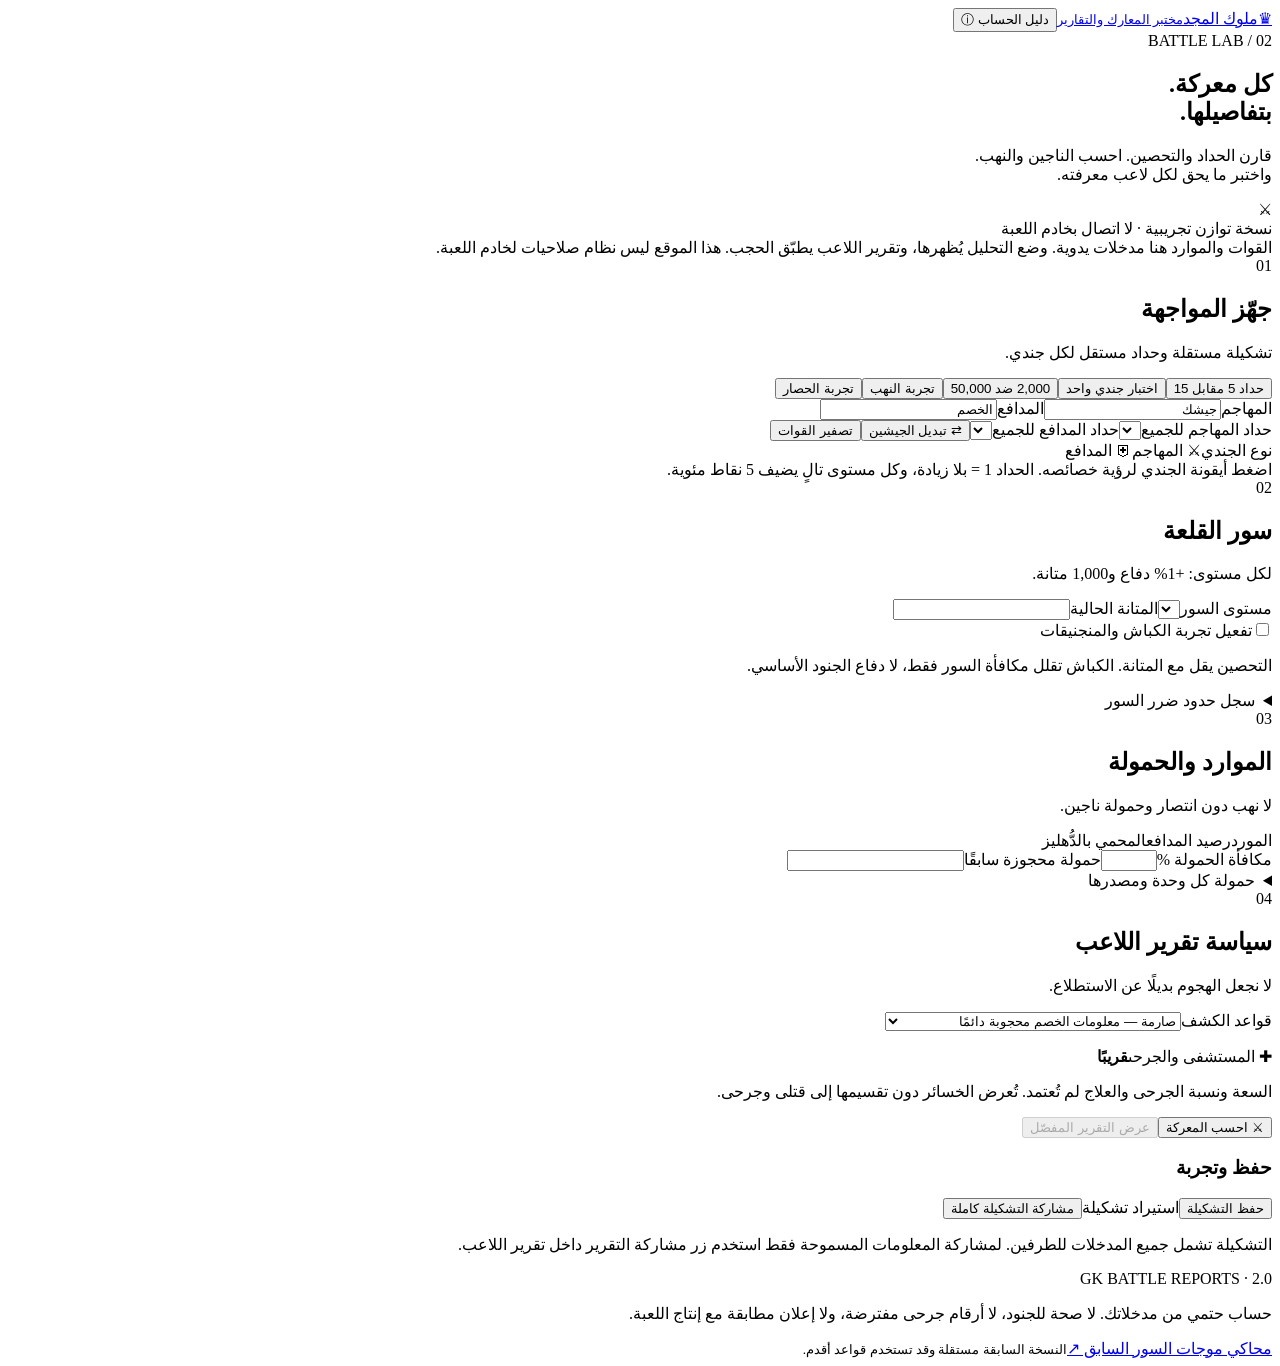
==== battle-simulator/index.html @ 3ebb53a7 "feat(simulator): Arabic battle workspace and report panels" ====
<!doctype html>
<html lang="ar" dir="rtl">
<head>
<meta charset="utf-8"><meta name="viewport" content="width=device-width,initial-scale=1,viewport-fit=cover"><meta name="theme-color" content="#101924"><meta name="referrer" content="no-referrer"><meta http-equiv="Content-Security-Policy" content="default-src 'self'; script-src 'self'; style-src 'self' 'unsafe-inline'; img-src 'self' data:; connect-src 'none'; object-src 'none'; base-uri 'none'; form-action 'none'"><meta name="description" content="محاكي ملوك المجد: تفاصيل المعركة والحداد والسور وحمولة الناجين والنهب وحوكمة المعلومات.">
<title>ملوك المجد | محاكي المعارك والتقارير</title><link rel="stylesheet" href="style.css">
</head>
<body>
<header class="topbar"><a class="brand" href="./"><span class="crest">♛</span><span>ملوك المجد<small>مختبر المعارك والتقارير</small></span></a><button id="guideBtn" class="quiet">دليل الحساب ⓘ</button></header>
<main>
<section class="intro"><div class="eyebrow">BATTLE LAB / 02</div><h1>كل معركة.<br><span>بتفاصيلها.</span></h1><p>قارن الحداد والتحصين. احسب الناجين والنهب.<br>واختبر ما يحق لكل لاعب معرفته.</p><div class="intro-emblem" aria-hidden="true">⚔</div><span class="pill">نسخة توازن تجريبية · لا اتصال بخادم اللعبة</span></section>
<div class="notice">القوات والموارد هنا مدخلات يدوية. وضع التحليل يُظهرها، وتقرير اللاعب يطبّق الحجب. هذا الموقع ليس نظام صلاحيات لخادم اللعبة.</div>
<section id="sharedPanel" class="panel" hidden><h2>تقرير محاكي مشترك</h2><p>عرض ثابت للحقول التي شاركها صاحب التقرير فقط. لا توجد تشكيلات مخفية قابلة للاسترجاع من هذا التقرير.</p><button id="openShared" class="primary">فتح التقرير</button><a class="quiet" href="./">إنشاء محاكاة جديدة</a></section>
<div id="workspace">
<section class="panel scenario-tools"><div class="section-title"><span class="step">01</span><div><h2>جهّز المواجهة</h2><p>تشكيلة مستقلة وحداد مستقل لكل جندي.</p></div></div><div class="presets"><button data-example="forge">حداد 5 مقابل 15</button><button data-example="probe">اختبار جندي واحد</button><button data-example="small">2,000 ضد 50,000</button><button data-example="loot">تجربة النهب</button><button data-example="siege">تجربة الحصار</button></div><div class="names"><label class="att">المهاجم<input id="attackerName" maxlength="60" value="جيشك"></label><label class="def">المدافع<input id="defenderName" maxlength="60" value="الخصم"></label></div><div class="bulk"><label>حداد المهاجم للجميع<select id="forgeA" aria-label="حداد المهاجم للجميع"></select></label><label>حداد المدافع للجميع<select id="forgeD" aria-label="حداد المدافع للجميع"></select></label><button id="swap" class="quiet">⇄ تبديل الجيشين</button><button id="clear" class="quiet">تصفير القوات</button></div><div class="army-header"><span>نوع الجندي</span><span class="att">⚔ المهاجم</span><span class="def">⛨ المدافع</span></div><div id="armyRows"></div><div class="mini-help">اضغط أيقونة الجندي لرؤية خصائصه. الحداد 1 = بلا زيادة، وكل مستوى تالٍ يضيف 5 نقاط مئوية.</div></section>
<div class="settings-grid">
<section class="panel"><div class="section-title"><span class="step">02</span><div><h2>سور القلعة</h2><p>لكل مستوى: +1% دفاع و1,000 متانة.</p></div></div><div class="field-grid"><label>مستوى السور<select id="wallLevel"></select></label><label>المتانة الحالية<input id="wallHp" type="number" inputmode="numeric" min="0" step="1"></label></div><div id="wallSummary" class="wall-summary"></div><label class="switch"><input id="siege" type="checkbox">تفعيل تجربة الكباش والمنجنيقات</label><p class="mini-help">التحصين يقل مع المتانة. الكباش تقلل مكافأة السور فقط، لا دفاع الجنود الأساسي.</p><details><summary>سجل حدود ضرر السور</summary><p>لقطة قبل هذه الهجمة من نافذتين متحركتين، لكل مهاجمي القلعة مجتمعين.</p><div class="field-grid"><label>المباشر خلال 60 ثانية<input id="usedDirect" type="number" min="0" step="1" inputmode="numeric"></label><label>كل الضرر خلال 60 دقيقة<input id="usedHour" type="number" min="0" step="1" inputmode="numeric"></label></div><p>السقف: 10% مباشر / دقيقة، و25% مباشر وحريق / ساعة. تجربة توازن وليست سياسة إنتاج مثبتة.</p></details></section>
<section class="panel"><div class="section-title"><span class="step">03</span><div><h2>الموارد والحمولة</h2><p>لا نهب دون انتصار وحمولة ناجين.</p></div></div><div class="resource-header"><span>المورد</span><span>رصيد المدافع</span><span>المحمي بالدُّهليز</span></div><div id="resourceRows"></div><div class="field-grid"><label>مكافأة الحمولة %<input id="cargoBonus" type="number" min="0" max="200" step="1" inputmode="numeric"></label><label>حمولة محجوزة سابقًا<input id="cargoOccupied" type="number" min="0" step="1" inputmode="numeric"></label></div><details id="cargoDetails"><summary>حمولة كل وحدة ومصدرها</summary><p class="warning">قيم المثال ليست كتالوج حمولة معتمدًا للعبة. عدّلها من مصدرك قبل اعتماد النتائج. ترك قيمة فارغة يمنع تأكيد حسبة النهب.</p><div id="cargoRows" class="cargo-grid"></div><div class="toolbar"><button id="clearCarry">مسح الحمولات</button><button id="demoCarry">تحميل حمولات المثال</button></div><p>الحداد يزيد القتال، ولا يزيد الحمولة. وحدات الحصار بلا حمولة في المثال.</p></details></section>
</div>
<section class="panel"><div class="section-title"><span class="step">04</span><div><h2>سياسة تقرير اللاعب</h2><p>لا نجعل الهجوم بديلًا عن الاستطلاع.</p></div></div><label>قواعد الكشف<select id="policy"><option value="strict">صارمة — معلومات الخصم محجوبة دائمًا</option><option value="limited">تجريبية — تقدير حجم واسع بعد اشتباك مؤهل فقط</option></select></label><p id="policyHelp" class="mini-help"></p><div class="coming"><span>✚ المستشفى والجرحى</span><b>قريبًا</b><p>السعة ونسبة الجرحى والعلاج لم تُعتمد. تُعرض الخسائر دون تقسيمها إلى قتلى وجرحى.</p></div></section>
<div id="error" class="error" role="alert" hidden></div>
<section id="resultCard" class="panel result-card" hidden aria-live="polite"></section>
<div class="sticky-action"><button id="calculate" class="primary">⚔ احسب المعركة</button><button id="reportBtn" disabled>عرض التقرير المفصّل</button></div>
<section class="panel"><h3>حفظ وتجربة</h3><div class="toolbar"><button id="exportScenario">حفظ التشكيلة</button><label class="button-like">استيراد تشكيلة<input id="importScenario" type="file" accept=".json,application/json" hidden></label><button id="shareScenario">مشاركة التشكيلة كاملة</button></div><p class="mini-help">التشكيلة تشمل جميع المدخلات للطرفين. لمشاركة المعلومات المسموحة فقط استخدم زر مشاركة التقرير داخل تقرير اللاعب.</p><input id="shareOutput" aria-label="الرابط الجاهز للنسخ" readonly hidden></section>
</div>
<footer><span>GK BATTLE REPORTS · 2.0</span><p>حساب حتمي من مدخلاتك. لا صحة للجنود، لا أرقام جرحى مفترضة، ولا إعلان مطابقة مع إنتاج اللعبة.</p><a href="https://glorykings-wall-simulator.onrender.com" target="_blank" rel="noopener noreferrer">محاكي موجات السور السابق ↗</a><small>النسخة السابقة مستقلة وقد تستخدم قواعد أقدم.</small></footer>
</main>
<dialog id="reportDialog" class="report-dialog"><div class="dialog-head"><div><span class="eyebrow">BATTLE REPORT</span><h2>تقرير المعركة</h2></div><button data-close="reportDialog" class="close" aria-label="إغلاق تقرير المعركة">×</button></div><div class="report-controls"><label>منظور العرض<select id="reportView"><option value="analyst">التحليل الكامل — مدخلات معروفة</option><option value="attacker">تقرير المهاجم</option><option value="defender">تقرير المدافع</option></select></label><button id="shareReport">مشاركة التقرير</button><button id="exportReport">حفظ التقرير</button></div><div id="reportContent"></div></dialog>
<dialog id="unitDialog" class="unit-dialog"><div class="dialog-head"><h2 id="unitTitle">خصائص الجندي</h2><button data-close="unitDialog" class="close" aria-label="إغلاق خصائص الجندي">×</button></div><div id="unitContent"></div></dialog>
<dialog id="guideDialog" class="unit-dialog"><div class="dialog-head"><h2>قواعد الحساب وحدود الاعتماد</h2><button data-close="guideDialog" class="close" aria-label="إغلاق دليل الحساب">×</button></div><div id="guideContent"></div></dialog>
<div id="toast" role="status" hidden></div><noscript>يلزم تفعيل JavaScript لتشغيل المحاكي.</noscript><script type="module" src="ui.mjs"></script>
</body></html>
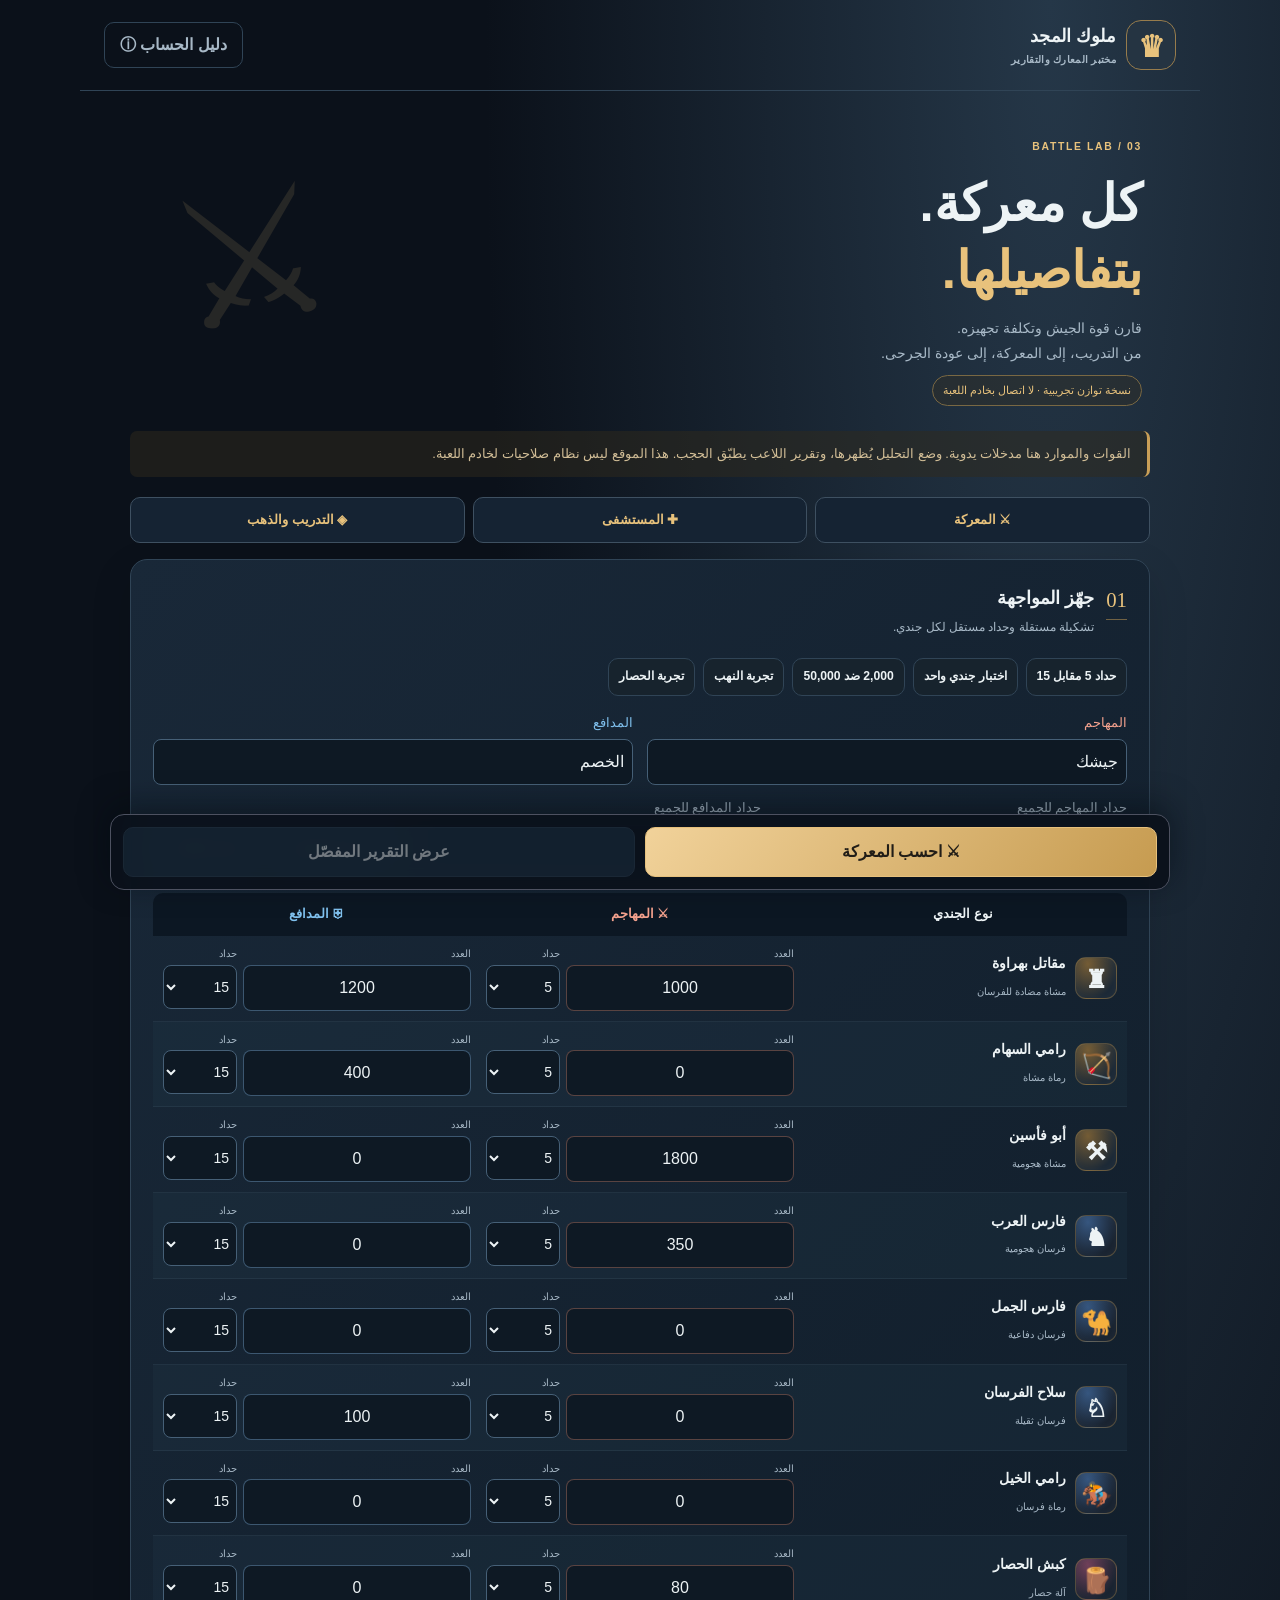
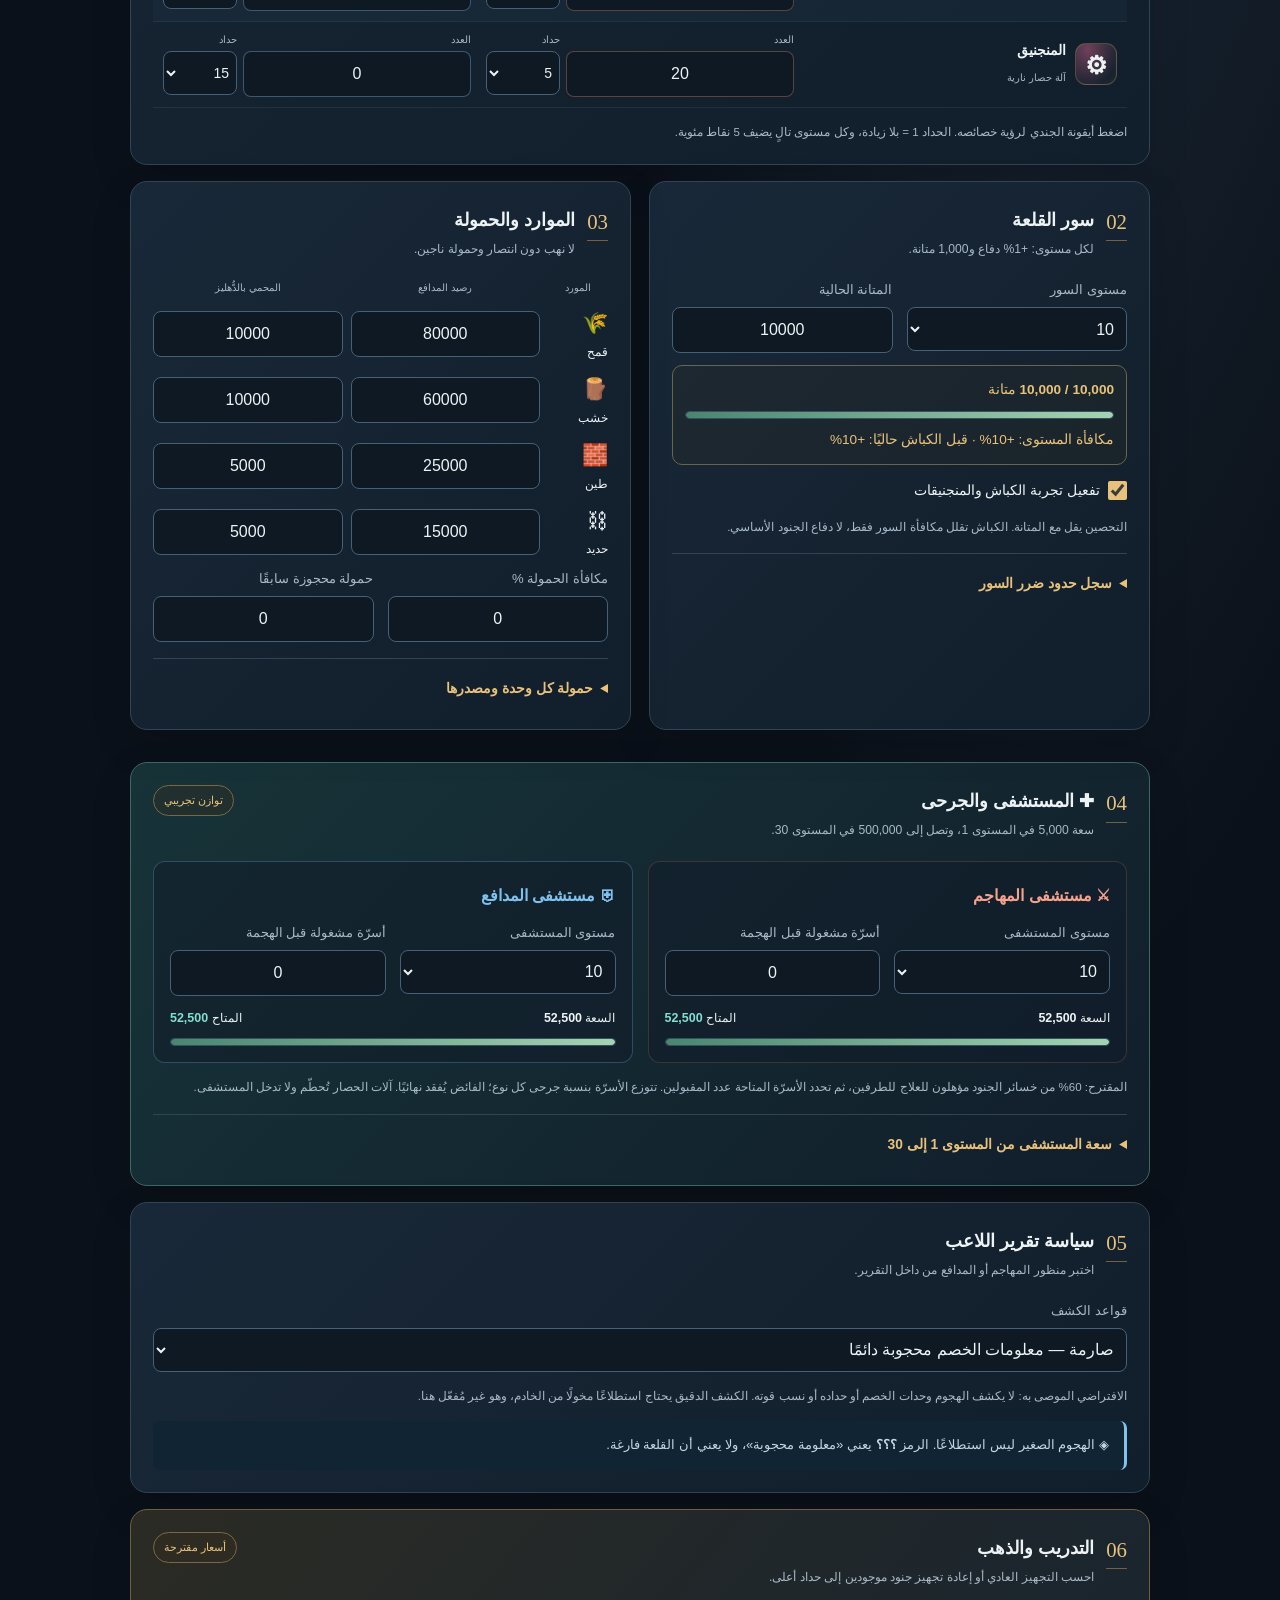
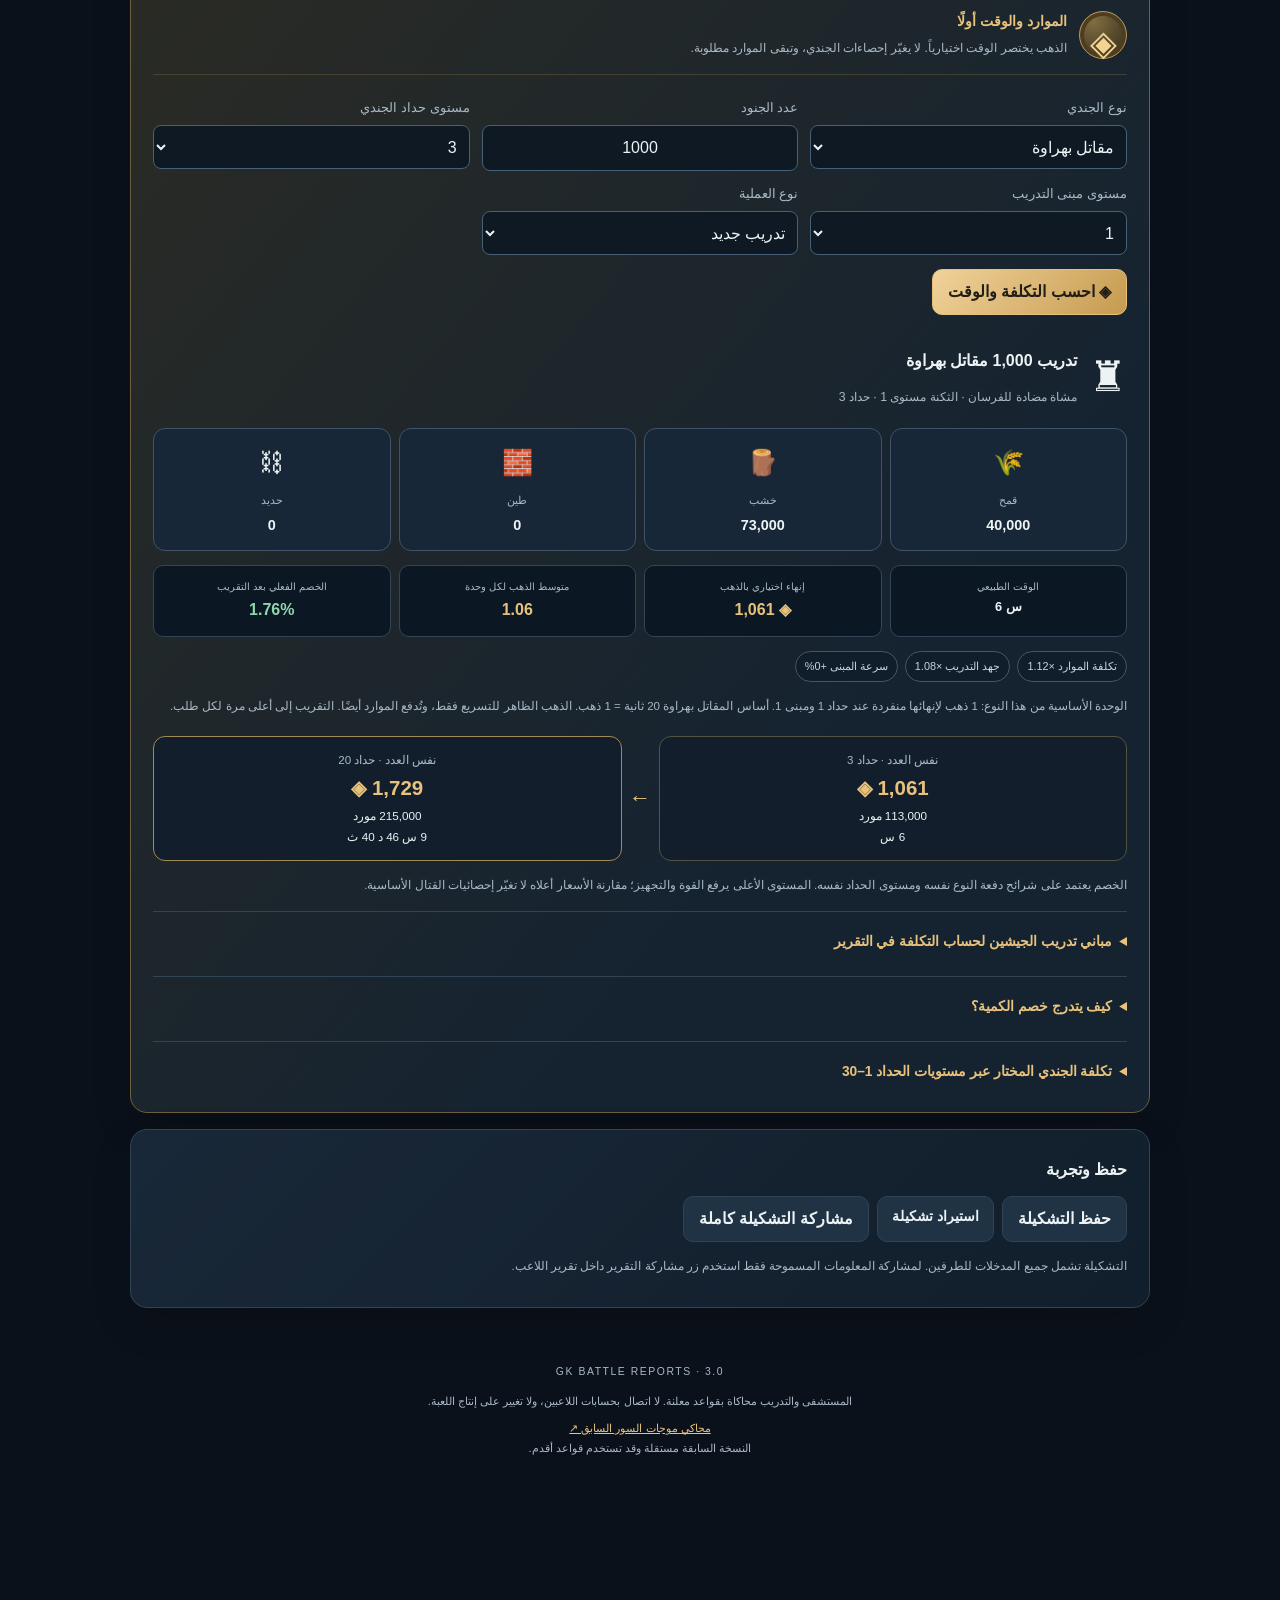
==== commit e56c5481: "feat(simulator): add hospital, training economy and private battle details v3" ====
--- a/battle-simulator/index.html
+++ b/battle-simulator/index.html
@@ -1,31 +1,47 @@
 <!doctype html>
 <html lang="ar" dir="rtl">
 <head>
-<meta charset="utf-8"><meta name="viewport" content="width=device-width,initial-scale=1,viewport-fit=cover"><meta name="theme-color" content="#101924"><meta name="referrer" content="no-referrer"><meta http-equiv="Content-Security-Policy" content="default-src 'self'; script-src 'self'; style-src 'self' 'unsafe-inline'; img-src 'self' data:; connect-src 'none'; object-src 'none'; base-uri 'none'; form-action 'none'"><meta name="description" content="محاكي ملوك المجد: تفاصيل المعركة والحداد والسور وحمولة الناجين والنهب وحوكمة المعلومات.">
+<meta charset="utf-8"><meta name="viewport" content="width=device-width,initial-scale=1,viewport-fit=cover"><meta name="theme-color" content="#101924"><meta name="referrer" content="no-referrer"><meta http-equiv="Content-Security-Policy" content="default-src 'self'; script-src 'self'; style-src 'self' 'unsafe-inline'; img-src 'self' data:; connect-src 'none'; object-src 'none'; base-uri 'none'; form-action 'none'"><meta name="description" content="محاكي ملوك المجد: المعارك والحداد والسور والمستشفى وتكلفة تدريب القوات والذهب والنهب.">
 <title>ملوك المجد | محاكي المعارك والتقارير</title><link rel="stylesheet" href="style.css">
 </head>
 <body>
 <header class="topbar"><a class="brand" href="./"><span class="crest">♛</span><span>ملوك المجد<small>مختبر المعارك والتقارير</small></span></a><button id="guideBtn" class="quiet">دليل الحساب ⓘ</button></header>
 <main>
-<section class="intro"><div class="eyebrow">BATTLE LAB / 02</div><h1>كل معركة.<br><span>بتفاصيلها.</span></h1><p>قارن الحداد والتحصين. احسب الناجين والنهب.<br>واختبر ما يحق لكل لاعب معرفته.</p><div class="intro-emblem" aria-hidden="true">⚔</div><span class="pill">نسخة توازن تجريبية · لا اتصال بخادم اللعبة</span></section>
+<section class="intro"><div class="eyebrow">BATTLE LAB / 03</div><h1>كل معركة.<br><span>بتفاصيلها.</span></h1><p>قارن قوة الجيش وتكلفة تجهيزه.<br>من التدريب، إلى المعركة، إلى عودة الجرحى.</p><div class="intro-emblem" aria-hidden="true">⚔</div><span class="pill">نسخة توازن تجريبية · لا اتصال بخادم اللعبة</span></section>
 <div class="notice">القوات والموارد هنا مدخلات يدوية. وضع التحليل يُظهرها، وتقرير اللاعب يطبّق الحجب. هذا الموقع ليس نظام صلاحيات لخادم اللعبة.</div>
 <section id="sharedPanel" class="panel" hidden><h2>تقرير محاكي مشترك</h2><p>عرض ثابت للحقول التي شاركها صاحب التقرير فقط. لا توجد تشكيلات مخفية قابلة للاسترجاع من هذا التقرير.</p><button id="openShared" class="primary">فتح التقرير</button><a class="quiet" href="./">إنشاء محاكاة جديدة</a></section>
 <div id="workspace">
-<section class="panel scenario-tools"><div class="section-title"><span class="step">01</span><div><h2>جهّز المواجهة</h2><p>تشكيلة مستقلة وحداد مستقل لكل جندي.</p></div></div><div class="presets"><button data-example="forge">حداد 5 مقابل 15</button><button data-example="probe">اختبار جندي واحد</button><button data-example="small">2,000 ضد 50,000</button><button data-example="loot">تجربة النهب</button><button data-example="siege">تجربة الحصار</button></div><div class="names"><label class="att">المهاجم<input id="attackerName" maxlength="60" value="جيشك"></label><label class="def">المدافع<input id="defenderName" maxlength="60" value="الخصم"></label></div><div class="bulk"><label>حداد المهاجم للجميع<select id="forgeA" aria-label="حداد المهاجم للجميع"></select></label><label>حداد المدافع للجميع<select id="forgeD" aria-label="حداد المدافع للجميع"></select></label><button id="swap" class="quiet">⇄ تبديل الجيشين</button><button id="clear" class="quiet">تصفير القوات</button></div><div class="army-header"><span>نوع الجندي</span><span class="att">⚔ المهاجم</span><span class="def">⛨ المدافع</span></div><div id="armyRows"></div><div class="mini-help">اضغط أيقونة الجندي لرؤية خصائصه. الحداد 1 = بلا زيادة، وكل مستوى تالٍ يضيف 5 نقاط مئوية.</div></section>
+<nav class="lab-nav" aria-label="أقسام المحاكي"><a href="#battleSetup">⚔ المعركة</a><a href="#hospitalPanel">✚ المستشفى</a><a href="#trainingPanel">◈ التدريب والذهب</a></nav>
+<section class="panel scenario-tools" id="battleSetup"><div class="section-title"><span class="step">01</span><div><h2>جهّز المواجهة</h2><p>تشكيلة مستقلة وحداد مستقل لكل جندي.</p></div></div><div class="presets"><button data-example="forge">حداد 5 مقابل 15</button><button data-example="probe">اختبار جندي واحد</button><button data-example="small">2,000 ضد 50,000</button><button data-example="loot">تجربة النهب</button><button data-example="siege">تجربة الحصار</button></div><div class="names"><label class="att">المهاجم<input id="attackerName" maxlength="60" value="جيشك"></label><label class="def">المدافع<input id="defenderName" maxlength="60" value="الخصم"></label></div><div class="bulk"><label>حداد المهاجم للجميع<select id="forgeA" aria-label="حداد المهاجم للجميع"></select></label><label>حداد المدافع للجميع<select id="forgeD" aria-label="حداد المدافع للجميع"></select></label><button id="swap" class="quiet">⇄ تبديل الجيشين</button><button id="clear" class="quiet">تصفير القوات</button></div><div class="army-header"><span>نوع الجندي</span><span class="att">⚔ المهاجم</span><span class="def">⛨ المدافع</span></div><div id="armyRows"></div><div class="mini-help">اضغط أيقونة الجندي لرؤية خصائصه. الحداد 1 = بلا زيادة، وكل مستوى تالٍ يضيف 5 نقاط مئوية.</div></section>
 <div class="settings-grid">
 <section class="panel"><div class="section-title"><span class="step">02</span><div><h2>سور القلعة</h2><p>لكل مستوى: +1% دفاع و1,000 متانة.</p></div></div><div class="field-grid"><label>مستوى السور<select id="wallLevel"></select></label><label>المتانة الحالية<input id="wallHp" type="number" inputmode="numeric" min="0" step="1"></label></div><div id="wallSummary" class="wall-summary"></div><label class="switch"><input id="siege" type="checkbox">تفعيل تجربة الكباش والمنجنيقات</label><p class="mini-help">التحصين يقل مع المتانة. الكباش تقلل مكافأة السور فقط، لا دفاع الجنود الأساسي.</p><details><summary>سجل حدود ضرر السور</summary><p>لقطة قبل هذه الهجمة من نافذتين متحركتين، لكل مهاجمي القلعة مجتمعين.</p><div class="field-grid"><label>المباشر خلال 60 ثانية<input id="usedDirect" type="number" min="0" step="1" inputmode="numeric"></label><label>كل الضرر خلال 60 دقيقة<input id="usedHour" type="number" min="0" step="1" inputmode="numeric"></label></div><p>السقف: 10% مباشر / دقيقة، و25% مباشر وحريق / ساعة. تجربة توازن وليست سياسة إنتاج مثبتة.</p></details></section>
 <section class="panel"><div class="section-title"><span class="step">03</span><div><h2>الموارد والحمولة</h2><p>لا نهب دون انتصار وحمولة ناجين.</p></div></div><div class="resource-header"><span>المورد</span><span>رصيد المدافع</span><span>المحمي بالدُّهليز</span></div><div id="resourceRows"></div><div class="field-grid"><label>مكافأة الحمولة %<input id="cargoBonus" type="number" min="0" max="200" step="1" inputmode="numeric"></label><label>حمولة محجوزة سابقًا<input id="cargoOccupied" type="number" min="0" step="1" inputmode="numeric"></label></div><details id="cargoDetails"><summary>حمولة كل وحدة ومصدرها</summary><p class="warning">قيم المثال ليست كتالوج حمولة معتمدًا للعبة. عدّلها من مصدرك قبل اعتماد النتائج. ترك قيمة فارغة يمنع تأكيد حسبة النهب.</p><div id="cargoRows" class="cargo-grid"></div><div class="toolbar"><button id="clearCarry">مسح الحمولات</button><button id="demoCarry">تحميل حمولات المثال</button></div><p>الحداد يزيد القتال، ولا يزيد الحمولة. وحدات الحصار بلا حمولة في المثال.</p></details></section>
 </div>
-<section class="panel"><div class="section-title"><span class="step">04</span><div><h2>سياسة تقرير اللاعب</h2><p>لا نجعل الهجوم بديلًا عن الاستطلاع.</p></div></div><label>قواعد الكشف<select id="policy"><option value="strict">صارمة — معلومات الخصم محجوبة دائمًا</option><option value="limited">تجريبية — تقدير حجم واسع بعد اشتباك مؤهل فقط</option></select></label><p id="policyHelp" class="mini-help"></p><div class="coming"><span>✚ المستشفى والجرحى</span><b>قريبًا</b><p>السعة ونسبة الجرحى والعلاج لم تُعتمد. تُعرض الخسائر دون تقسيمها إلى قتلى وجرحى.</p></div></section>
+<section class="panel hospital-panel" id="hospitalPanel">
+<div class="section-title"><span class="step">04</span><div><h2>✚ المستشفى والجرحى</h2><p>سعة 5,000 في المستوى 1، وتصل إلى 500,000 في المستوى 30.</p></div><span class="pill">توازن تجريبي</span></div>
+<div class="hospital-inputs"><div class="side-hospital attacker-side"><h3 class="att">⚔ مستشفى المهاجم</h3><div class="field-grid"><label>مستوى المستشفى<select id="hospitalA"></select></label><label>أسرّة مشغولة قبل الهجمة<input id="occupiedA" type="number" inputmode="numeric" min="0" max="500000" step="1" value="0"></label></div><div id="hospitalSummaryA" class="hospital-summary"></div></div><div class="side-hospital defender-side"><h3 class="def">⛨ مستشفى المدافع</h3><div class="field-grid"><label>مستوى المستشفى<select id="hospitalD"></select></label><label>أسرّة مشغولة قبل الهجمة<input id="occupiedD" type="number" inputmode="numeric" min="0" max="500000" step="1" value="0"></label></div><div id="hospitalSummaryD" class="hospital-summary"></div></div></div>
+<p class="mini-help">المقترح: 60% من خسائر الجنود مؤهلون للعلاج للطرفين، ثم تحدد الأسرّة المتاحة عدد المقبولين. تتوزع الأسرّة بنسبة جرحى كل نوع؛ الفائض يُفقد نهائيًا. آلات الحصار تُحطّم ولا تدخل المستشفى.</p><details><summary>سعة المستشفى من المستوى 1 إلى 30</summary><div id="hospitalLevels" class="level-capacity-grid"></div></details>
+</section>
+<section class="panel"><div class="section-title"><span class="step">05</span><div><h2>سياسة تقرير اللاعب</h2><p>اختبر منظور المهاجم أو المدافع من داخل التقرير.</p></div></div><label>قواعد الكشف<select id="policy"><option value="strict">صارمة — معلومات الخصم محجوبة دائمًا</option><option value="limited">تجريبية — تقدير حجم واسع بعد اشتباك مؤهل فقط</option></select></label><p id="policyHelp" class="mini-help"></p><div class="privacy-callout">◈ الهجوم الصغير ليس استطلاعًا. الرمز <b>؟؟؟</b> يعني «معلومة محجوبة»، ولا يعني أن القلعة فارغة.</div></section>
+<section class="panel training-panel" id="trainingPanel">
+<div class="section-title"><span class="step">06</span><div><h2>التدريب والذهب</h2><p>احسب التجهيز العادي أو إعادة تجهيز جنود موجودين إلى حداد أعلى.</p></div><span class="pill">أسعار مقترحة</span></div>
+<div class="training-lead"><span class="coin-mark" aria-hidden="true">◈</span><div><strong>الموارد والوقت أولًا</strong><p>الذهب يختصر الوقت اختيارياً. لا يغيّر إحصاءات الجندي، وتبقى الموارد مطلوبة.</p></div></div>
+<div class="training-controls"><label>نوع الجندي<select id="trainUnit"></select></label><label>عدد الجنود<input id="trainCount" type="number" inputmode="numeric" min="1" max="1000000" step="1" value="1000"></label><label>مستوى حداد الجندي<select id="trainForge"></select></label><label>مستوى مبنى التدريب<select id="trainBuilding"></select></label><label>نوع العملية<select id="trainMode"><option value="recruit">تدريب جديد</option><option value="refit">إعادة تجهيز الموجودين</option></select></label><label id="trainFromWrap" hidden>مستوى الحداد السابق<select id="trainFromForge"></select></label></div>
+<button id="calculateTraining" class="primary">◈ احسب التكلفة والوقت</button><div id="trainingError" class="error" role="alert" hidden></div><div id="trainingQuote" aria-live="polite"></div>
+<details><summary>مباني تدريب الجيشين لحساب التكلفة في التقرير</summary><p>المستوى يرفع سرعة التدريب حتى +70%، أي أن الوقت يصبح ÷1.70. الحداد مستقل عن مستوى مبنى التدريب.</p><div id="trainingBuildings" class="hospital-inputs"></div></details>
+<details><summary>كيف يتدرج خصم الكمية؟</summary><div id="discountGuide"></div><p>الخصم للشرائح الإضافية فقط؛ لا ينخفض إجمالي فاتورة أكبر عن فاتورة أصغر. لا يوجد خصم على الموارد.</p></details>
+<details><summary>تكلفة الجندي المختار عبر مستويات الحداد 1–30</summary><div id="trainingLevels"></div></details>
+</section>
 <div id="error" class="error" role="alert" hidden></div>
 <section id="resultCard" class="panel result-card" hidden aria-live="polite"></section>
 <div class="sticky-action"><button id="calculate" class="primary">⚔ احسب المعركة</button><button id="reportBtn" disabled>عرض التقرير المفصّل</button></div>
 <section class="panel"><h3>حفظ وتجربة</h3><div class="toolbar"><button id="exportScenario">حفظ التشكيلة</button><label class="button-like">استيراد تشكيلة<input id="importScenario" type="file" accept=".json,application/json" hidden></label><button id="shareScenario">مشاركة التشكيلة كاملة</button></div><p class="mini-help">التشكيلة تشمل جميع المدخلات للطرفين. لمشاركة المعلومات المسموحة فقط استخدم زر مشاركة التقرير داخل تقرير اللاعب.</p><input id="shareOutput" aria-label="الرابط الجاهز للنسخ" readonly hidden></section>
 </div>
-<footer><span>GK BATTLE REPORTS · 2.0</span><p>حساب حتمي من مدخلاتك. لا صحة للجنود، لا أرقام جرحى مفترضة، ولا إعلان مطابقة مع إنتاج اللعبة.</p><a href="https://glorykings-wall-simulator.onrender.com" target="_blank" rel="noopener noreferrer">محاكي موجات السور السابق ↗</a><small>النسخة السابقة مستقلة وقد تستخدم قواعد أقدم.</small></footer>
+<footer><span>GK BATTLE REPORTS · 3.0</span><p>المستشفى والتدريب محاكاة بقواعد معلنة. لا اتصال بحسابات اللاعبين، ولا تغيير على إنتاج اللعبة.</p><a href="https://glorykings-wall-simulator.onrender.com" target="_blank" rel="noopener noreferrer">محاكي موجات السور السابق ↗</a><small>النسخة السابقة مستقلة وقد تستخدم قواعد أقدم.</small></footer>
 </main>
 <dialog id="reportDialog" class="report-dialog"><div class="dialog-head"><div><span class="eyebrow">BATTLE REPORT</span><h2>تقرير المعركة</h2></div><button data-close="reportDialog" class="close" aria-label="إغلاق تقرير المعركة">×</button></div><div class="report-controls"><label>منظور العرض<select id="reportView"><option value="analyst">التحليل الكامل — مدخلات معروفة</option><option value="attacker">تقرير المهاجم</option><option value="defender">تقرير المدافع</option></select></label><button id="shareReport">مشاركة التقرير</button><button id="exportReport">حفظ التقرير</button></div><div id="reportContent"></div></dialog>
 <dialog id="unitDialog" class="unit-dialog"><div class="dialog-head"><h2 id="unitTitle">خصائص الجندي</h2><button data-close="unitDialog" class="close" aria-label="إغلاق خصائص الجندي">×</button></div><div id="unitContent"></div></dialog>
 <dialog id="guideDialog" class="unit-dialog"><div class="dialog-head"><h2>قواعد الحساب وحدود الاعتماد</h2><button data-close="guideDialog" class="close" aria-label="إغلاق دليل الحساب">×</button></div><div id="guideContent"></div></dialog>
 <div id="toast" role="status" hidden></div><noscript>يلزم تفعيل JavaScript لتشغيل المحاكي.</noscript><script type="module" src="ui.mjs"></script>
 </body></html>
+
--- a/battle-simulator/style.css
+++ b/battle-simulator/style.css
@@ -0,0 +1,7 @@
+:root{color-scheme:dark;--bg:#0b111a;--surface:#131f2c;--panel:#172737;--border:#304456;--text:#edf3f5;--muted:#a8b9c7;--gold:#e8c27c;--blue:#80c1ee;--red:#f5a28e;--green:#91d5ac;--purple:#c1a5ef}*{box-sizing:border-box}html{font-size:16px;scroll-behavior:smooth}body{margin:0;background:radial-gradient(ellipse at 82% 0,#253748 0,transparent 38%),var(--bg);color:var(--text);font-family:Tahoma,Arial,sans-serif;line-height:1.75;overflow-wrap:anywhere}button,input,select{font:inherit}button,a,input,select,summary{touch-action:manipulation}button{cursor:pointer;color:var(--text);border:1px solid var(--border);background:#203345;border-radius:10px;min-height:44px;padding:8px 15px;font-weight:700}button:hover{border-color:var(--gold);background:#294359}button:disabled{opacity:.45;cursor:not-allowed}button:focus-visible,a:focus-visible,summary:focus-visible{outline:3px solid var(--gold);outline-offset:2px}input,select{width:100%;min-width:0;min-height:44px;border:1px solid #466077;background:#0e1924;color:var(--text);border-radius:8px;padding:8px;font-size:16px}input[type=number]{direction:ltr;text-align:center;font-variant-numeric:tabular-nums;appearance:textfield}input::-webkit-inner-spin-button{appearance:none}input:focus,select:focus{outline:2px solid #9cb9d0}input:invalid{border-color:#d2937e}label{display:block;font-size:.82rem;color:var(--muted)}label input,label select{margin-top:5px}.topbar{max-width:1120px;margin:auto;display:flex;align-items:center;justify-content:space-between;padding:20px 24px;border-bottom:1px solid var(--border)}a{color:var(--gold)}.brand{display:flex;align-items:center;gap:10px;color:var(--text);font-size:1.1rem;font-weight:bold;text-decoration:none}.brand small{display:block;color:var(--muted);font-size:.65rem;letter-spacing:.03em}.crest{display:grid;place-items:center;background:#253442;border:1px solid #977c4c;border-radius:15px;color:var(--gold);font-size:30px;width:50px;height:50px}.quiet{background:transparent;color:var(--muted)}main{max-width:1060px;margin:auto;padding:0 20px 32px}.intro{position:relative;overflow:hidden;padding:40px 8px 25px;min-height:240px}.eyebrow{letter-spacing:.16em;font-size:.65rem;direction:ltr;display:inline-block;color:var(--gold);font-weight:700}h1{font-size:clamp(2.1rem,4vw,3.5rem);line-height:1.3;margin:12px 0}h1 span{color:var(--gold)}h2{font-size:1.14rem;margin:0}h3{font-size:1rem;margin:4px 0 12px}p{margin:8px 0;font-size:.9rem;color:var(--muted)}.intro p{position:relative;z-index:1}.intro-emblem{position:absolute;font-size:180px;left:40px;top:10px;opacity:.12;color:var(--gold);transform:rotate(-10deg)}.pill{display:inline-block;font-size:.68rem;color:var(--gold);border:1px solid #796843;background:#382e1c55;padding:5px 10px;border-radius:30px}.notice{font-size:.8rem;color:#d1bd96;background:#312a1d80;border-right:3px solid #c99f57;border-radius:7px;padding:12px 16px;margin:0 0 20px}.panel{padding:22px;background:linear-gradient(135deg,#192838,#111e2b);border:1px solid var(--border);border-radius:17px;margin:16px 0;min-width:0;box-shadow:0 15px 40px #0002}.section-title{display:flex;align-items:flex-start;gap:12px;margin-bottom:16px}.section-title p{font-size:.76rem;margin:3px 0}.step{color:var(--gold);font-family:Georgia,serif;font-size:1.3rem;border-bottom:1px solid #716244}.presets,.toolbar{display:flex;flex-wrap:wrap;gap:8px}.presets{margin-bottom:16px}.presets button{font-size:.76rem;min-height:38px;padding:6px 10px;background:#17232d}.names,.field-grid{display:grid;grid-template-columns:1fr 1fr;gap:14px}.names{margin:12px 0}.att{color:var(--red)}.def{color:var(--blue)}.bulk{display:grid;grid-template-columns:1fr 1fr auto auto;gap:10px;align-items:end;margin:12px 0 24px}.bulk button{font-size:.8rem}.army-header,.army-row{display:grid;grid-template-columns:minmax(100px,1fr) 1fr 1fr;align-items:center;gap:15px}.army-header{font-size:.8rem;text-align:center;background:#0c1723;padding:10px;border-radius:10px 10px 0 0;font-weight:bold}.army-row{padding:10px;border-bottom:1px solid #30445670}.army-row:nth-child(2n){background:#22384a40}.army-unit{display:flex;align-items:center;gap:9px}.army-unit strong{display:block;font-size:.85rem}.army-unit small{font-size:.65rem;color:var(--muted)}.unit-icon{padding:0;display:grid;place-items:center;flex-shrink:0;width:42px;height:42px;min-height:42px;font-size:25px;border:1px solid #8e774a80;border-radius:11px;background:radial-gradient(ellipse at 30% 15%,#745c35,#1c2936 75%);box-shadow:inset 0 0 10px #ffffff08}.unit-icon[data-family=cavalry]{background:radial-gradient(ellipse at 30% 15%,#36567f,#192330 75%)}.unit-icon[data-family=siege]{background:radial-gradient(ellipse at 30% 15%,#704059,#192330 75%)}.army-cell{display:grid;grid-template-columns:minmax(0,1fr) 74px;gap:6px}.army-cell label{font-size:.6rem}.army-cell input{margin-top:2px}.army-cell select{font-size:14px;margin-top:2px;padding:6px 3px}.army-cell.attacker input{border-color:#9b685b88}.army-cell.defender input{border-color:#648db388}.mini-help{font-size:.72rem;color:var(--muted);margin-top:14px}.settings-grid{display:grid;grid-template-columns:1fr 1fr;gap:18px}.settings-grid .panel{margin-top:0}.wall-summary{padding:12px;border:1px solid #6b644c;background:#38331c30;border-radius:10px;margin-top:12px;color:var(--gold);font-size:.85rem}.wall-bar,.bar{height:8px;background:#070e16;border:1px solid #355061;border-radius:20px;overflow:hidden;margin:9px 0}.wall-bar i,.bar i{display:block;height:100%;background:linear-gradient(90deg,#498570,#a4d4b3);border-radius:20px}.switch{display:flex;gap:8px;align-items:center;margin:14px 0;color:var(--text);font-size:.85rem}.switch input{width:19px;height:19px;min-height:0;margin:0;accent-color:var(--gold)}details{border-top:1px solid var(--border);padding:12px 0 0;margin-top:16px}summary{cursor:pointer;color:var(--gold);font-size:.86rem;font-weight:bold;padding:6px 0}details p{font-size:.76rem}.resource-header,.resource-row{display:grid;grid-template-columns:60px 1fr 1fr;align-items:center;gap:8px}.resource-header{font-size:.65rem;color:var(--muted);text-align:center;margin-bottom:5px}.resource-row{margin:8px 0}.resource-name{font-size:.75rem}.resource-name span{display:block;font-size:21px}.cargo-grid{display:grid;grid-template-columns:repeat(3,minmax(0,1fr));gap:9px;margin:12px 0}.warning{color:#edc385!important}.coming{margin-top:20px;border:1px dashed #73618a;border-radius:12px;padding:13px;background:#3e2e522e}.coming span{font-weight:bold;color:var(--purple)}.coming b{float:left;background:#4a3b63;color:#eadfff;border-radius:20px;padding:3px 10px;font-size:.7rem}.coming p{font-size:.76rem}.primary{background:linear-gradient(130deg,#f1d29a,#c69b50);color:#211d17;border-color:#e6c07c;font-weight:bold}.primary:hover{color:#17130f;background:#e8c182}.sticky-action{position:sticky;bottom:0;z-index:5;background:#0a111be8;backdrop-filter:blur(12px);border:1px solid #4d5160;padding:12px;display:flex;gap:10px;border-radius:14px;margin:18px 0;padding-bottom:max(12px,env(safe-area-inset-bottom))}.sticky-action button{flex:1;min-height:50px}.error{padding:14px;background:#542f30;border:1px solid #e39b97;border-radius:10px;color:#fff}.result-card{border-color:#9b8050;position:relative}.result-card h2{color:var(--gold);font-size:1.45rem}.result-card .metrics{margin-top:15px}.metrics{display:grid;grid-template-columns:repeat(4,minmax(0,1fr));gap:8px}.metric{background:#0b1823;border:1px solid #354555;border-radius:10px;padding:12px 8px;text-align:center}.metric small{font-size:.65rem;color:var(--muted);display:block}.metric strong{font-size:1.1rem;font-variant-numeric:tabular-nums;direction:ltr;display:block}.button-like{min-height:44px;padding:8px 14px;border:1px solid var(--border);border-radius:10px;background:#203345;cursor:pointer;color:var(--text);font-weight:bold;font-size:.85rem}footer{padding:32px 3px;text-align:center;color:var(--muted)}footer span{font-size:.65rem;letter-spacing:.15em}footer p,footer a,footer small{font-size:.7rem;display:block}dialog{max-height:93dvh;background:var(--bg);color:var(--text);border:1px solid #68717b;border-radius:20px;padding:22px;box-shadow:0 20px 80px #0009;max-width:calc(100vw - 16px);overflow-y:auto;overscroll-behavior:contain}dialog::backdrop{background:#01060bd9;backdrop-filter:blur(5px)}.report-dialog{width:1000px}.unit-dialog{width:620px}.dialog-head{display:flex;align-items:center;justify-content:space-between;gap:12px;border-bottom:1px solid var(--border);padding-bottom:12px;position:sticky;top:-22px;background:var(--bg);z-index:3}.close{font-size:26px;line-height:1;width:44px;height:44px;flex-shrink:0;padding:0}.report-controls{display:flex;align-items:end;gap:8px;padding:16px 0;flex-wrap:wrap}.report-controls label{flex:1;min-width:180px}.report-controls button{font-size:.78rem}.report-banner{display:grid;grid-template-columns:1fr 75px 1fr;border:1px solid #866c46;border-radius:14px;overflow:hidden;background:linear-gradient(90deg,#183e5e,#1d2532 50%,#59372f);margin:12px 0}.report-person{text-align:center;padding:18px 8px}.report-person span{font-size:28px;display:block}.report-person strong{font-size:1rem;display:block}.report-person small{font-size:.65rem;display:block;color:#d6dfe6}.versus{display:flex;align-items:center;justify-content:center;flex-direction:column;color:var(--gold);font-weight:bold;font-size:1.8rem}.versus small{font-size:.65rem}.report-status{background:#293a26;color:#bfe4b6;padding:10px 14px;border-radius:8px;font-size:.8rem}.report-status.hidden-info{background:#3f3326;color:#e3c697}.section-band{font-size:.9rem;color:var(--gold);padding:10px 12px;background:linear-gradient(90deg,#283542,#2b3032);border:1px solid #5e5b4a;border-radius:8px;margin-top:18px;font-weight:bold}.comparison{width:100%;border-collapse:collapse;table-layout:fixed;font-size:.82rem;margin-top:8px}.comparison th,.comparison td{padding:10px 7px;border-bottom:1px solid #33455566;text-align:center;vertical-align:middle}.comparison th:first-child,.comparison td:first-child{text-align:right;width:40%;color:var(--muted)}.comparison th{font-size:.7rem;background:#101b26;color:var(--text)}.comparison tr:nth-child(even){background:#1a2c3c66}.num{font-variant-numeric:tabular-nums;direction:ltr;unicode-bidi:isolate;display:inline-block}.good{color:var(--green)}.bad{color:var(--red)}.gold{color:var(--gold)}.muted{color:var(--muted)}.locked{color:#9bafbd;letter-spacing:.06em}.hint{display:block;font-size:.65rem;color:var(--muted)}.troop-report{width:100%;table-layout:fixed;border-collapse:collapse;font-size:.72rem;margin:10px 0}.troop-report th,.troop-report td{text-align:center;border:1px solid #314252;padding:7px 1px;font-variant-numeric:tabular-nums}.troop-report th:first-child,.troop-report td:first-child{width:90px;font-size:.65rem;padding:5px}.troop-report td{direction:ltr}.troop-report thead th{background:#223343}.troop-report .unit-icon{width:100%;min-width:0;height:37px;min-height:37px;border-radius:5px;font-size:22px}.troop-report tr:nth-child(2n){background:#172737}.unit-nav{display:grid;grid-template-columns:repeat(9,minmax(0,1fr));gap:6px;margin:12px 0}.unit-nav .unit-icon{width:100%;min-width:0}.unit-nav .active{outline:2px solid var(--gold)}.resource-loot{display:grid;grid-template-columns:repeat(4,minmax(0,1fr));gap:8px;margin:14px 0}.resource-tile{text-align:center;padding:12px 6px;background:#172737;border:1px solid #405369;border-radius:12px}.resource-tile i{display:block;font-size:25px;font-style:normal}.resource-tile strong{display:block;font-size:.9rem}.resource-tile small{font-size:.66rem;color:var(--muted)}.formula{direction:ltr;text-align:left;unicode-bidi:isolate;font-family:ui-monospace,monospace;font-size:.78rem;padding:10px;background:#09151f;border-radius:7px;overflow-wrap:anywhere}.report-note{font-size:.74rem;padding:10px;color:var(--muted);background:#152232;border-radius:8px;margin:12px 0}.summary-grid{display:grid;grid-template-columns:1fr 1fr;gap:12px}.unit-heading{display:flex;gap:12px;align-items:center;margin:15px 0}.unit-heading .unit-icon{width:60px;height:60px;font-size:36px}.guide-box{padding:14px 0;border-bottom:1px solid var(--border)}.guide-box h3{color:var(--gold)}#shareOutput{direction:ltr;font-size:.75rem;margin-top:12px}#toast{position:fixed;bottom:100px;left:50%;transform:translateX(-50%);padding:13px 20px;background:#e8d6ac;color:#152331;border-radius:12px;box-shadow:0 8px 40px #0008;z-index:30;width:max-content;max-width:90vw;font-size:.85rem}[hidden]{display:none!important}@media(max-width:740px){main{padding:0 10px 20px}.topbar{padding:12px}.intro{padding:25px 7px 20px;min-height:220px}.intro-emblem{left:8px;font-size:150px}.panel{padding:15px;border-radius:13px}.settings-grid{grid-template-columns:1fr;gap:0}.bulk{grid-template-columns:1fr 1fr}.army-header,.army-row{grid-template-columns:78px minmax(0,1fr) minmax(0,1fr);gap:8px;padding:8px 4px}.army-unit{flex-direction:column;gap:3px;justify-content:center;text-align:center}.army-unit strong{font-size:.67rem;line-height:1.3}.army-unit small{display:none}.army-cell{grid-template-columns:minmax(0,1fr) 48px;gap:4px}.army-cell select{padding:3px 0}.army-cell label{font-size:.57rem}.army-cell input{padding:6px 2px}.army-header{font-size:.7rem}.names{gap:8px}.army-row .unit-icon{width:35px;height:35px;min-height:35px;font-size:23px}.presets{gap:6px}.presets button{font-size:.66rem;padding:5px 8px}.sticky-action{padding:9px;gap:7px}.sticky-action button{font-size:.8rem;padding:8px}.metrics{grid-template-columns:1fr 1fr}.metric strong{font-size:1rem}.report-dialog{width:100%;padding:12px;border-radius:14px}.dialog-head{top:-12px}.report-controls{gap:6px}.report-controls label{flex-basis:100%}.report-controls button{flex:1}.report-banner{grid-template-columns:1fr 45px 1fr}.report-person{padding:13px 5px}.report-person strong{font-size:.8rem}.versus{font-size:1.3rem}.comparison{font-size:.73rem}.comparison td{padding:8px 4px}.comparison th:first-child,.comparison td:first-child{width:40%}.troop-report th:first-child,.troop-report td:first-child{width:58px;font-size:.5rem}.troop-report{font-size:.56rem}.troop-report .unit-icon{font-size:17px;height:32px;min-height:32px;border:none;background:none}.troop-report th,.troop-report td{padding:6px 0}.unit-nav{gap:3px}.unit-nav .unit-icon{min-height:32px;height:32px;font-size:20px;border-radius:5px}.resource-loot{gap:4px}.resource-tile{padding:9px 3px}.resource-tile strong{font-size:.73rem}.resource-tile i{font-size:21px}.summary-grid{gap:7px}.field-grid{gap:9px}.notice{font-size:.7rem;padding:10px}.brand{font-size:.9rem}.brand small{font-size:.58rem}.unit-dialog{padding:14px}.unit-dialog .dialog-head{top:-14px}.resource-header,.resource-row{grid-template-columns:50px 1fr 1fr;gap:6px}.coming{padding:11px}.coming span{font-size:.83rem}}@media(max-width:360px){.army-header,.army-row{grid-template-columns:64px minmax(0,1fr) minmax(0,1fr);gap:5px}.army-cell{grid-template-columns:minmax(0,1fr) 42px;gap:3px}.panel{padding:11px}.army-cell input{font-size:16px}.troop-report th:first-child,.troop-report td:first-child{width:49px}.troop-report .unit-icon{font-size:15px}.troop-report{font-size:.5rem}.unit-nav .unit-icon{font-size:17px}.report-person strong{font-size:.74rem}}@media(prefers-reduced-motion:reduce){html{scroll-behavior:auto}}@media print{body{background:white;color:black}main,.topbar,.report-controls,.close{display:none}dialog[open]{position:static;max-height:none;width:100%;max-width:100%;border:0;background:white;color:black}.comparison td,.report-note,p{color:#333}.report-banner{background:#eee}.troop-report{font-size:10px}.unit-icon{background:#eee;color:black}dialog::backdrop{display:none}}
+
+/* V3: troop accounting, hospital and recruitment economy */
+.lab-nav{display:flex;flex-wrap:wrap;gap:8px;margin:12px 0}.lab-nav a{flex:1;text-align:center;padding:11px 7px;background:#152333;border:1px solid #3e5061;border-radius:10px;text-decoration:none;font-weight:700;font-size:.8rem}.lab-nav a:hover{border-color:var(--gold)}section[id]{scroll-margin-top:18px}.section-title .pill{margin-right:auto;white-space:nowrap}.heal{color:#83ddd0}.hospital-panel{border-color:#3e6866;background:linear-gradient(135deg,#173338,#111e2b)}.hospital-inputs{display:grid;grid-template-columns:1fr 1fr;gap:15px}.side-hospital{border:1px solid #42566b;border-radius:12px;padding:16px;min-width:0;background:#101b2880}.attacker-side{border-color:#9b64504f}.defender-side{border-color:#487b9b80}.hospital-summary{font-size:.78rem;margin-top:12px;display:flex;flex-wrap:wrap;gap:9px;justify-content:space-between}.hospital-summary .bar{width:100%;margin:0}.hospital-summary small{width:100%}.level-capacity-grid{display:grid;grid-template-columns:repeat(5,minmax(0,1fr));gap:6px;margin:12px 0}.level-capacity-grid>div{background:#102127;border:1px solid #344f51;border-radius:8px;padding:8px;text-align:center}.level-capacity-grid span{font-size:.66rem;color:var(--muted);display:block}.level-capacity-grid strong{font-size:.82rem;color:#b7e7dc;direction:ltr;display:block}.privacy-callout{font-size:.82rem;background:#112434;border-right:3px solid var(--blue);border-radius:7px;padding:13px 15px;margin-top:15px;color:#c1d5e5}.training-panel{border-color:#6f5f40;background:linear-gradient(130deg,#2b2b24,#152331 70%)}.training-lead{display:flex;align-items:center;gap:12px;margin:10px 0 22px;padding-bottom:12px;border-bottom:1px solid #79664566}.training-lead strong{color:var(--gold);font-size:.9rem}.training-lead p{font-size:.76rem;margin:3px 0}.coin-mark{display:grid;place-items:center;color:#f4d290;border:1px solid #b7985f;border-radius:50%;width:48px;height:48px;flex-shrink:0;background:radial-gradient(circle at 30% 20%,#816d40,#2e281b);font-size:35px;box-shadow:inset 0 0 0 4px #4e3d1f}.training-controls{display:grid;grid-template-columns:repeat(3,minmax(0,1fr));gap:12px;margin:14px 0}.building-levels{display:grid;grid-template-columns:repeat(3,minmax(0,1fr));gap:8px}.quote-heading{display:flex;align-items:center;gap:12px;margin-top:25px}.quote-heading>span{font-size:42px}.quote-heading p{font-size:.77rem;margin:2px 0}.training-factors{display:flex;flex-wrap:wrap;gap:7px;margin:14px 0}.training-factors span{background:#101e2b;border:1px solid #465569;padding:5px 9px;border-radius:20px;font-size:.68rem;color:#c7d3df}.level-compare{display:grid;grid-template-columns:1fr 25px 1fr;gap:6px;margin:20px 0 10px}.level-compare>div{background:#121e2b;border:1px solid #535342;border-radius:12px;padding:13px 9px;text-align:center}.level-compare>div:last-child{border-color:#a28a55}.level-compare small{display:block;font-size:.72rem;color:var(--muted)}.level-compare strong{color:var(--gold);font-size:1.28rem;display:block}.level-compare span:not(.level-arrow){display:block;font-size:.73rem}.level-arrow{align-self:center;justify-self:center;color:var(--gold);font-size:22px}.training-levels{width:100%;table-layout:fixed;border-collapse:collapse;font-size:.75rem;margin-top:12px}.training-levels th,.training-levels td{padding:8px 3px;border-bottom:1px solid #4a53645c;text-align:center;overflow-wrap:anywhere}.training-levels th{color:var(--gold);font-size:.68rem;background:#152334}.training-levels tr:nth-child(2n){background:#1c2c3c77}.training-levels th:first-child{width:12%}.training-levels th:nth-child(4){width:29%}.discount-table th:first-child,.discount-table td:first-child{width:65%}.troop-detail-sides{display:grid;grid-template-columns:1fr;gap:18px;margin:12px 0}.troop-detail-side{border:1px solid;border-radius:12px;overflow:hidden;background:#101d2b}.troop-detail-side.attacker-side{border-color:#9b6450}.troop-detail-side.defender-side{border-color:#42779d}.troop-detail-head{display:flex;justify-content:space-between;align-items:center;gap:10px;padding:10px 13px;font-size:.85rem;border-bottom:1px solid #ffffff18}.attacker-side .troop-detail-head{background:linear-gradient(90deg,#332b25,#85432c);color:#ffe4c8}.defender-side .troop-detail-head{background:linear-gradient(90deg,#172e3d,#245c86);color:#d4eaff}.troop-detail-head b{font-size:.78rem}.detail-troops{width:100%;table-layout:fixed;border-collapse:collapse;font-size:.85rem}.detail-troops td,.detail-troops th{padding:9px 3px;text-align:center;border-bottom:1px solid #32475788;font-variant-numeric:tabular-nums}.detail-troops thead th{font-size:.7rem;color:#bbcbda;font-weight:normal}.detail-troops th:first-child{width:26%}.detail-troops tbody tr:nth-child(2n){background:#24374b55}.detail-troops tbody th{font-weight:normal}.detail-unit{display:flex;align-items:center;gap:8px;text-align:right;padding-right:7px}.detail-unit span{font-size:.75rem}.detail-unit small{display:block;color:#b4a27b;font-size:.62rem}.detail-unit .unit-icon{width:36px;height:36px;min-height:36px;font-size:24px;flex-shrink:0}.detail-troops tfoot{background:#1e3042;font-weight:700}.troop-detail-side>.mini-help,.troop-detail-side>.report-note{margin:0;padding:8px 11px}.hidden-roster{height:90px;color:#bdc9d4}.hidden-roster th{font-size:28px}.hidden-roster small{display:block;font-size:.66rem}.hospital-report,.army-economy{margin:14px 0;border:1px solid #3a5b64;padding:16px;border-radius:12px;background:#11242a}.hospital-report h3 small{color:var(--muted);font-weight:normal;font-size:.7rem}.hospital-report.concealed{border-style:dashed;background:#18232b}.hospital-report.concealed p{font-size:.78rem}.hospital-report h4,.army-economy h4{font-size:.82rem;margin:16px 0 0;color:#b7d6d1}.hospital-report .resource-tile{background:#12262b}.army-economy{background:#172536;border-color:#525541}.cost-pair{display:grid;grid-template-columns:1fr 1fr;gap:10px;font-size:.73rem;margin:12px 0}.cost-pair>span{padding:10px;border:1px solid #435565;border-radius:9px;background:#0d1a24}.cost-pair b{display:block;font-size:.88rem;margin-top:4px}.queue-list{display:flex;flex-wrap:wrap;gap:8px;color:#acbecd;margin:12px 0}.queue-list>span{flex:1;background:#0c192599;padding:7px 9px;border-radius:7px;font-size:.66rem}.queue-list b{display:block;color:#e1e7eb;font-size:.71rem}.report-note+.report-note{margin-top:7px}#trainingError{margin-top:12px}.training-panel .metric strong{font-size:1rem}.training-panel .metric:first-child strong{font-size:.8rem}
+@media(max-width:740px){.hospital-inputs{grid-template-columns:1fr;gap:10px}.side-hospital{padding:12px}.level-capacity-grid{grid-template-columns:repeat(3,minmax(0,1fr))}.training-controls{grid-template-columns:1fr 1fr;gap:9px}.training-controls label:first-child{grid-column:1/-1}.section-title{flex-wrap:wrap;gap:8px}.section-title .pill{font-size:.58rem}.training-lead{margin-bottom:14px}.training-factors{gap:4px}.training-factors span{font-size:.62rem;padding:4px 7px}.lab-nav{gap:5px}.lab-nav a{font-size:.7rem;padding:10px 3px;min-width:0}.detail-troops{font-size:.68rem}.detail-troops thead th{font-size:.57rem;padding:10px 0}.detail-troops td{padding:9px 1px}.detail-troops th:first-child{width:26%}.detail-unit{padding-right:2px;gap:3px}.detail-unit .unit-icon{width:28px;height:31px;min-height:31px;font-size:21px;flex-shrink:0;border:none;background:none}.detail-unit span{font-size:.6rem}.detail-unit small{font-size:.5rem}.troop-detail-head{padding:9px;font-size:.75rem}.troop-detail-head b{font-size:.69rem}.hospital-report,.army-economy{padding:11px}.hospital-report .metrics{gap:5px}.hospital-report .metric{padding:10px 4px}.hospital-report .metric small{font-size:.61rem}.hospital-report .metric strong{font-size:.85rem}.hospital-report .resource-tile small,.army-economy .resource-tile small{font-size:.61rem}.cost-pair{gap:6px;font-size:.66rem}.cost-pair>span{padding:8px}.cost-pair b{font-size:.76rem}.training-levels{font-size:.65rem}.training-levels th{font-size:.61rem}.training-levels td{padding:8px 1px}.quote-heading h3{font-size:.93rem}.quote-heading>span{font-size:34px}.building-levels{gap:5px}.building-levels label{font-size:.72rem}}
+@media(max-width:360px){.detail-troops{font-size:.61rem}.detail-troops th:first-child{width:27%}.detail-unit{gap:1px}.detail-unit span{font-size:.54rem}.detail-unit .unit-icon{width:24px;font-size:18px}.detail-troops thead th{font-size:.53rem}.hidden-roster td{font-size:.7rem}.training-controls{gap:7px}.hospital-summary{font-size:.72rem}.level-capacity-grid strong{font-size:.77rem}.lab-nav a{font-size:.64rem}.training-levels{font-size:.6rem}.training-levels th{font-size:.58rem}.cost-pair b{font-size:.7rem}}
+body{padding-bottom:100px}.sticky-action{position:fixed;bottom:10px;left:50%;transform:translateX(-50%);width:calc(100% - 24px);max-width:1060px;margin:0;box-shadow:0 -8px 30px #03091080}.sticky-action button{min-width:0}@media(max-width:740px){body{padding-bottom:106px}.sticky-action{bottom:7px;width:calc(100% - 16px);padding-bottom:max(9px,env(safe-area-inset-bottom))}}@media print{body{padding-bottom:0}.sticky-action{display:none}}
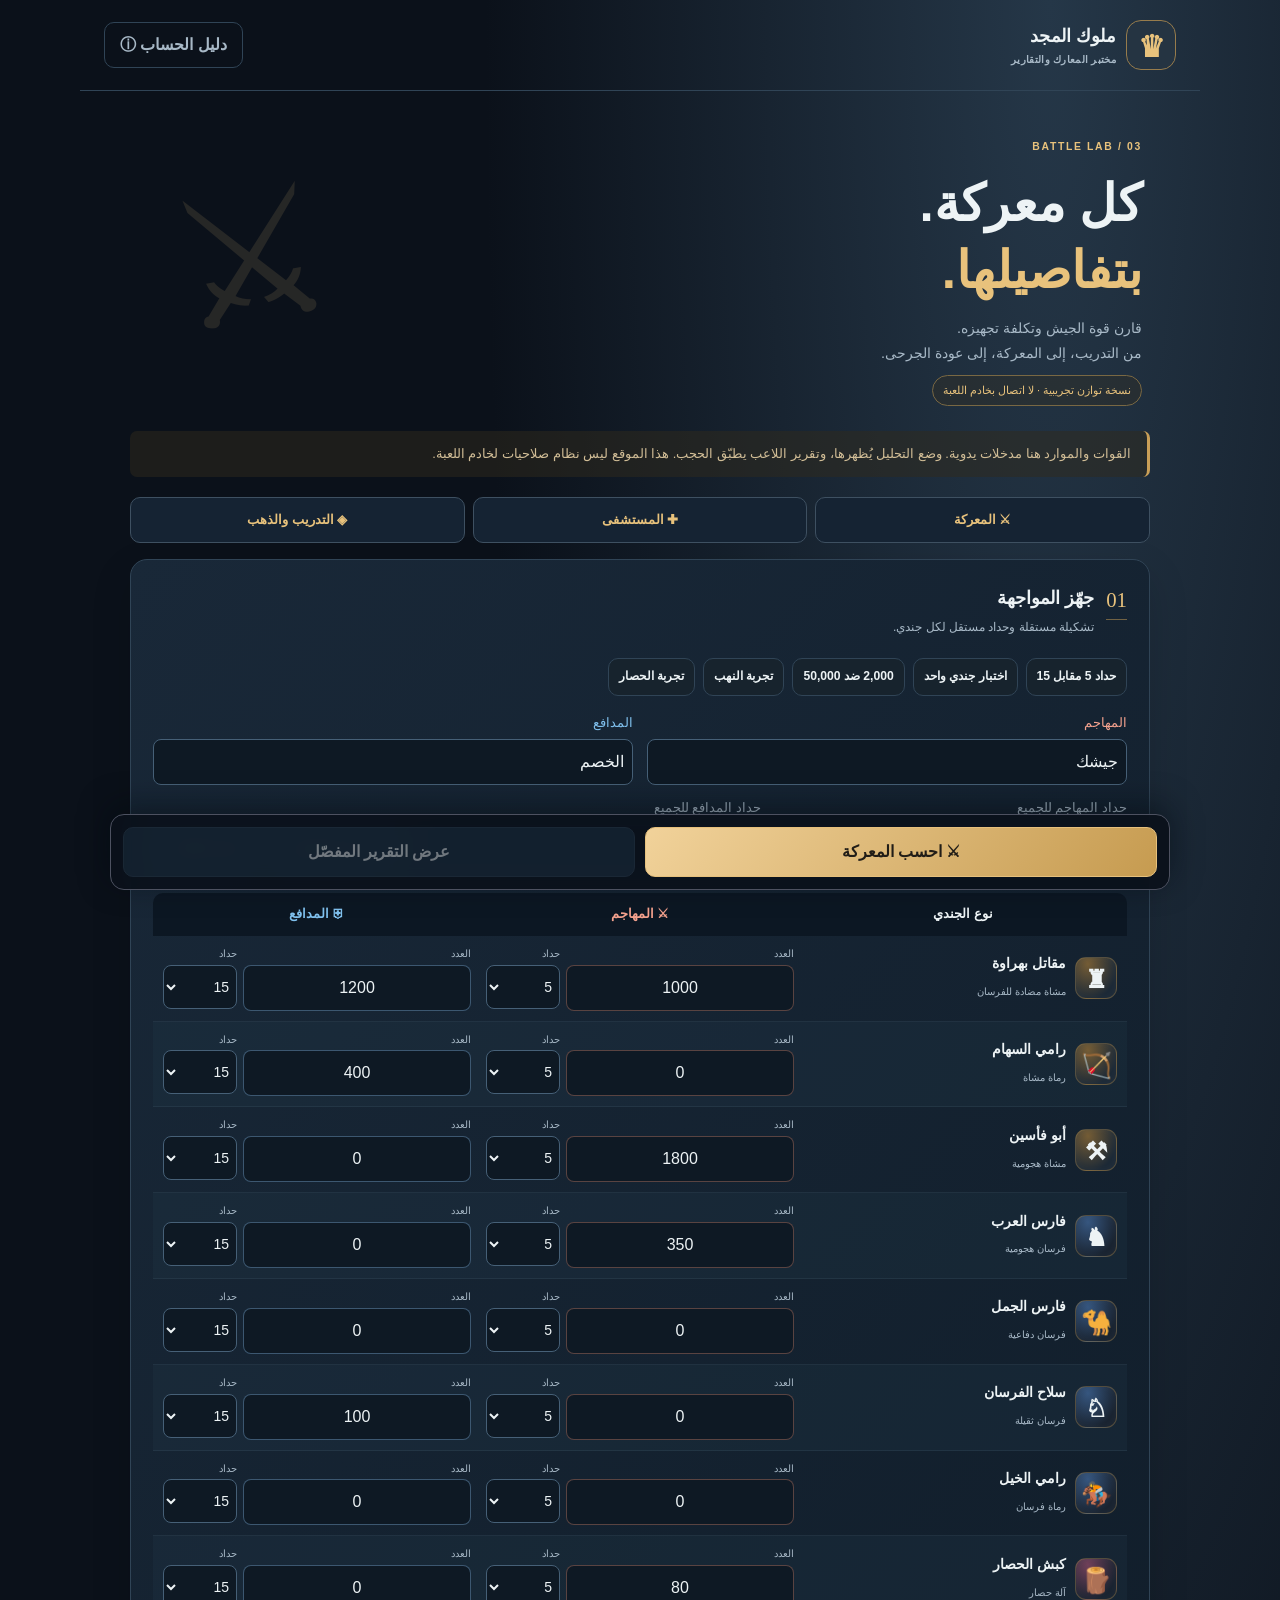
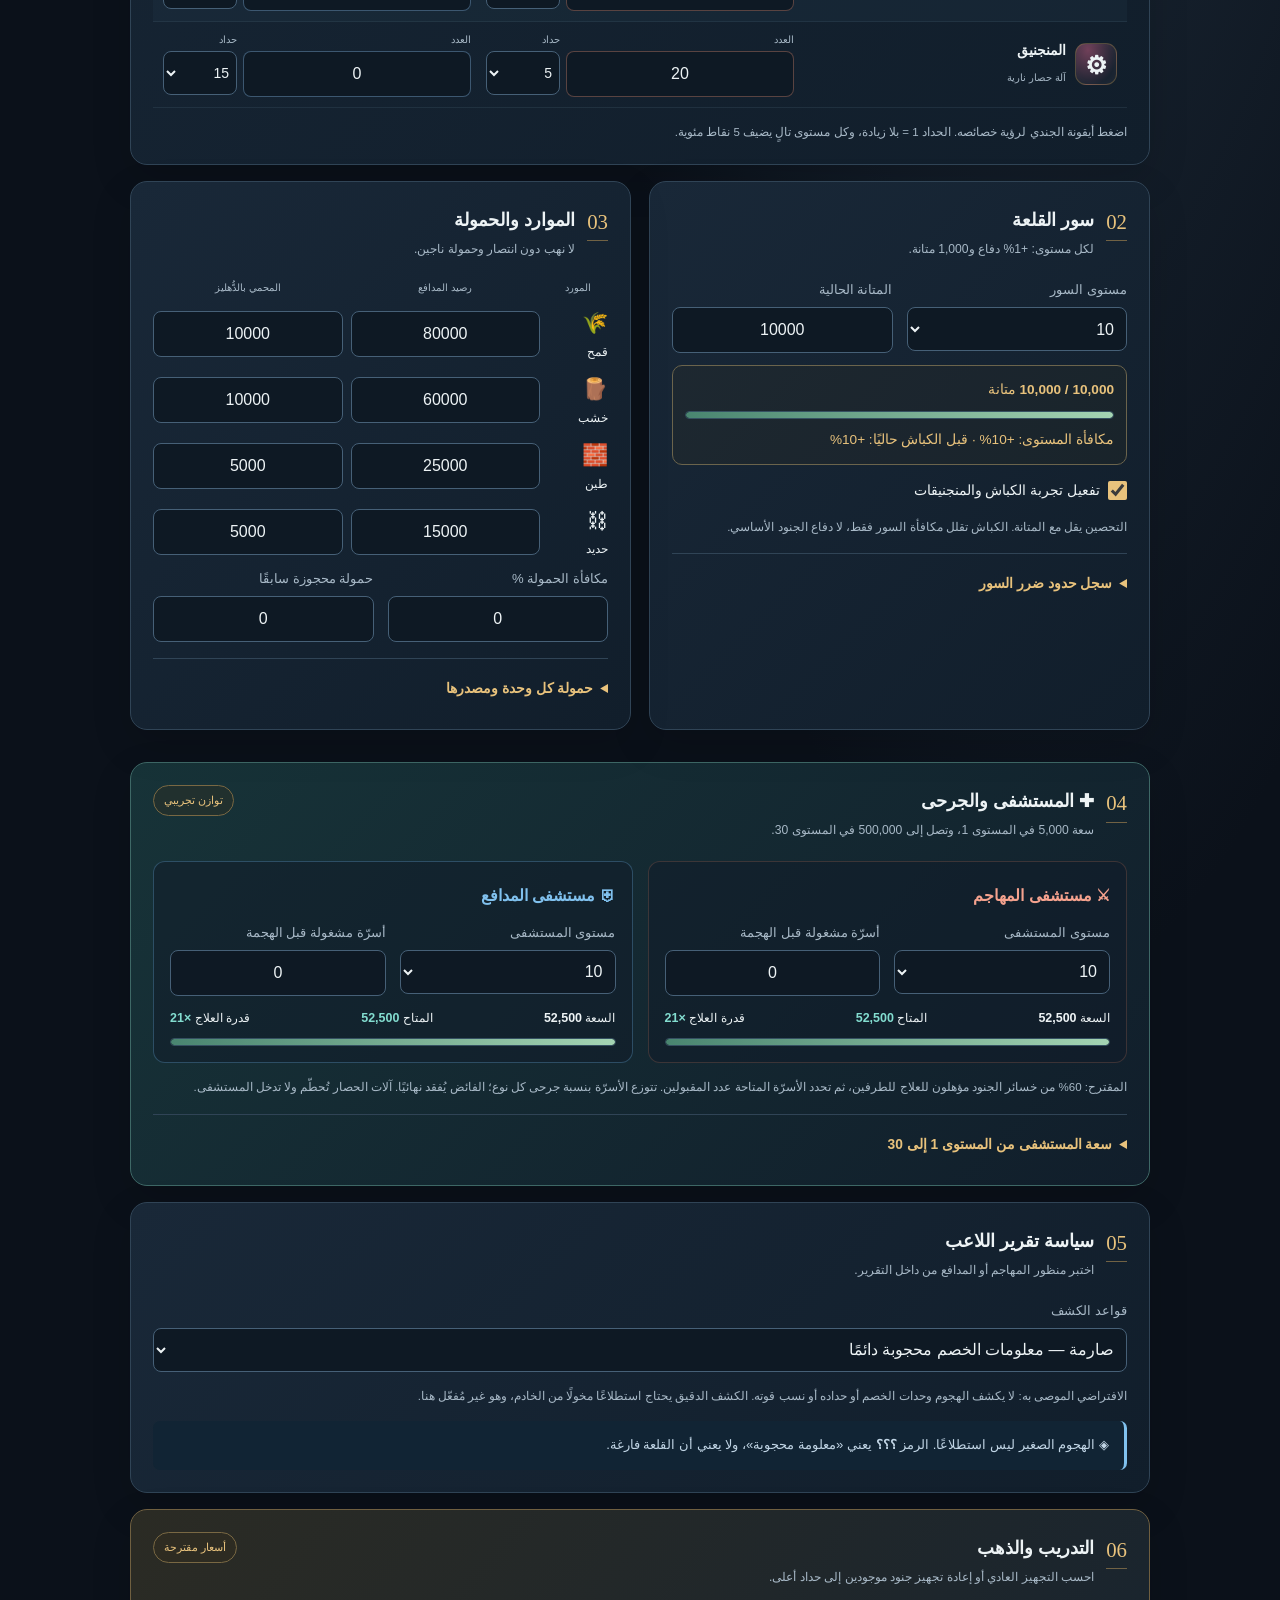
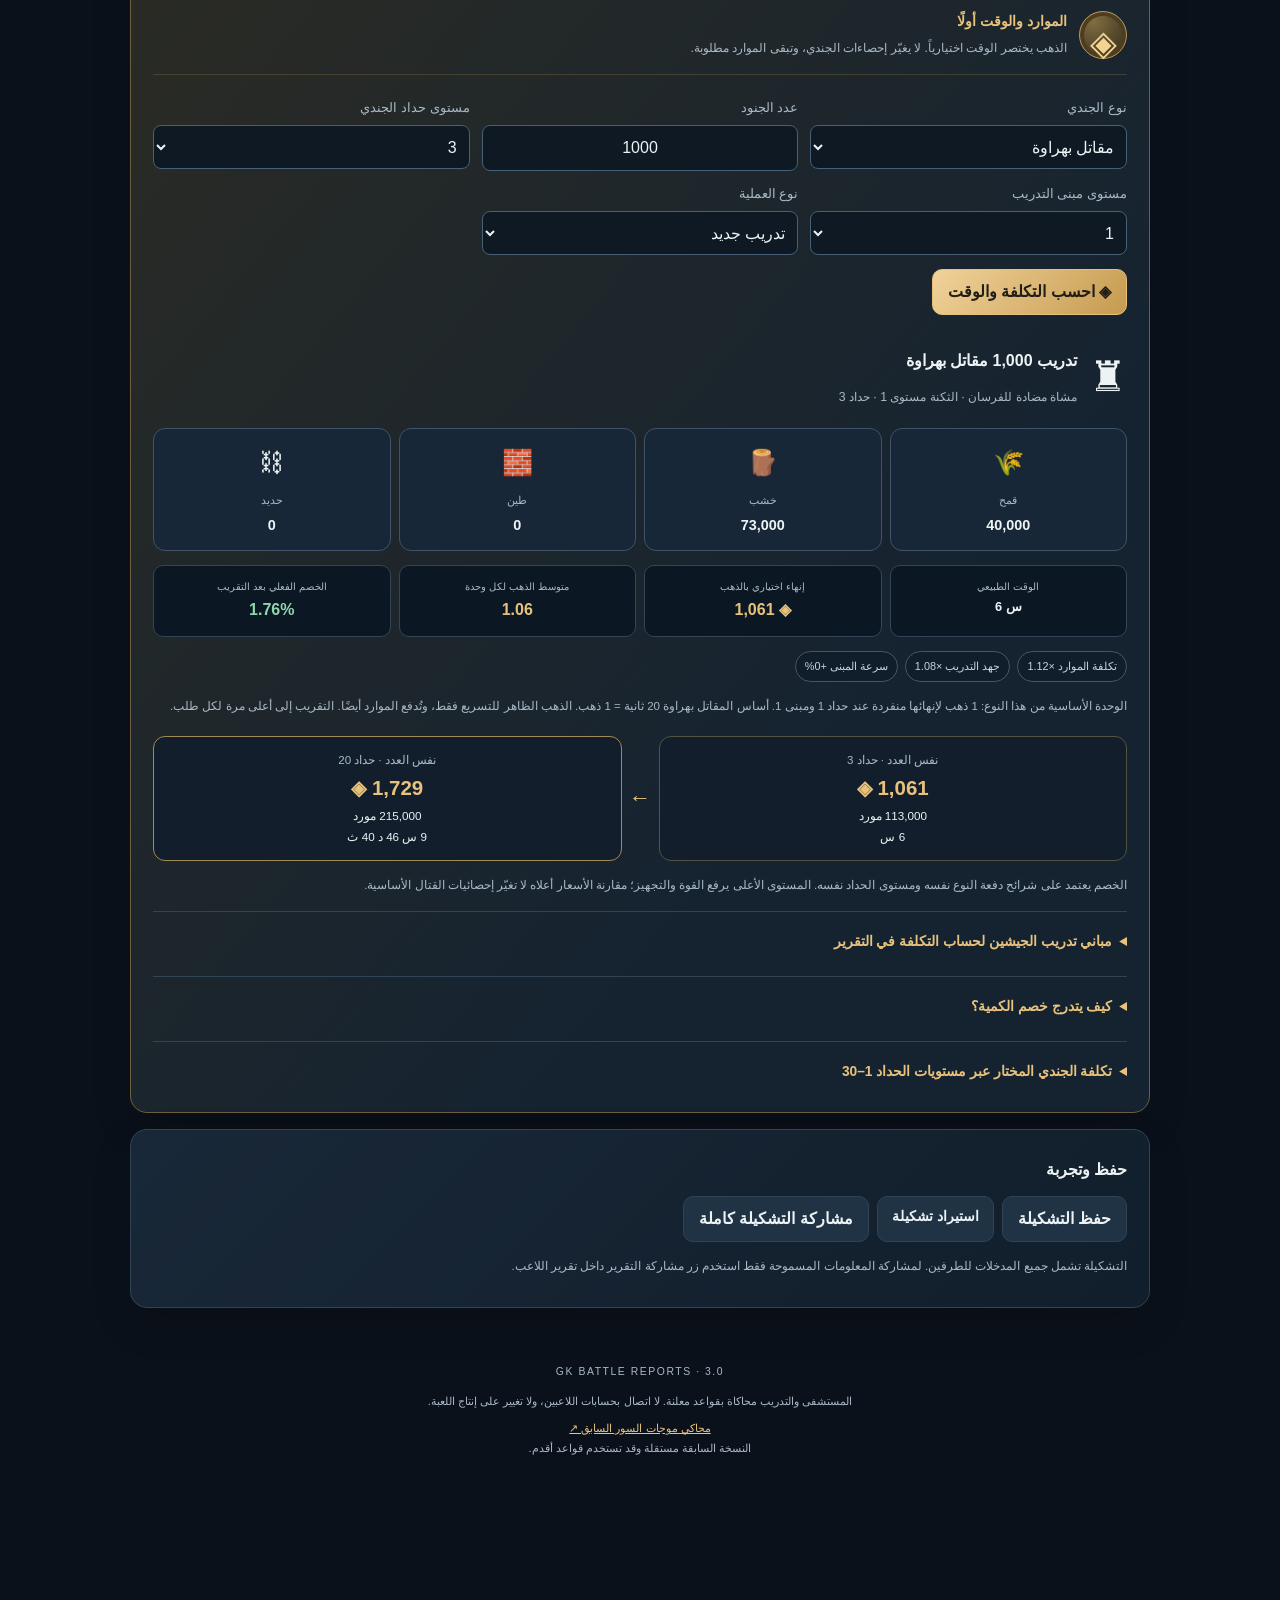
==== commit f5d904e6: "fix(simulator): version client assets to prevent mixed cached releases" ====
--- a/battle-simulator/index.html
+++ b/battle-simulator/index.html
@@ -2,7 +2,7 @@
 <html lang="ar" dir="rtl">
 <head>
 <meta charset="utf-8"><meta name="viewport" content="width=device-width,initial-scale=1,viewport-fit=cover"><meta name="theme-color" content="#101924"><meta name="referrer" content="no-referrer"><meta http-equiv="Content-Security-Policy" content="default-src 'self'; script-src 'self'; style-src 'self' 'unsafe-inline'; img-src 'self' data:; connect-src 'none'; object-src 'none'; base-uri 'none'; form-action 'none'"><meta name="description" content="محاكي ملوك المجد: المعارك والحداد والسور والمستشفى وتكلفة تدريب القوات والذهب والنهب.">
-<title>ملوك المجد | محاكي المعارك والتقارير</title><link rel="stylesheet" href="style.css">
+<title>ملوك المجد | محاكي المعارك والتقارير</title><link rel="stylesheet" href="style.css?v=20261118.3">
 </head>
 <body>
 <header class="topbar"><a class="brand" href="./"><span class="crest">♛</span><span>ملوك المجد<small>مختبر المعارك والتقارير</small></span></a><button id="guideBtn" class="quiet">دليل الحساب ⓘ</button></header>
@@ -42,6 +42,6 @@
 <dialog id="reportDialog" class="report-dialog"><div class="dialog-head"><div><span class="eyebrow">BATTLE REPORT</span><h2>تقرير المعركة</h2></div><button data-close="reportDialog" class="close" aria-label="إغلاق تقرير المعركة">×</button></div><div class="report-controls"><label>منظور العرض<select id="reportView"><option value="analyst">التحليل الكامل — مدخلات معروفة</option><option value="attacker">تقرير المهاجم</option><option value="defender">تقرير المدافع</option></select></label><button id="shareReport">مشاركة التقرير</button><button id="exportReport">حفظ التقرير</button></div><div id="reportContent"></div></dialog>
 <dialog id="unitDialog" class="unit-dialog"><div class="dialog-head"><h2 id="unitTitle">خصائص الجندي</h2><button data-close="unitDialog" class="close" aria-label="إغلاق خصائص الجندي">×</button></div><div id="unitContent"></div></dialog>
 <dialog id="guideDialog" class="unit-dialog"><div class="dialog-head"><h2>قواعد الحساب وحدود الاعتماد</h2><button data-close="guideDialog" class="close" aria-label="إغلاق دليل الحساب">×</button></div><div id="guideContent"></div></dialog>
-<div id="toast" role="status" hidden></div><noscript>يلزم تفعيل JavaScript لتشغيل المحاكي.</noscript><script type="module" src="ui.mjs"></script>
+<div id="toast" role="status" hidden></div><noscript>يلزم تفعيل JavaScript لتشغيل المحاكي.</noscript><script type="module" src="ui.mjs?v=20261118.3"></script>
 </body></html>
 
